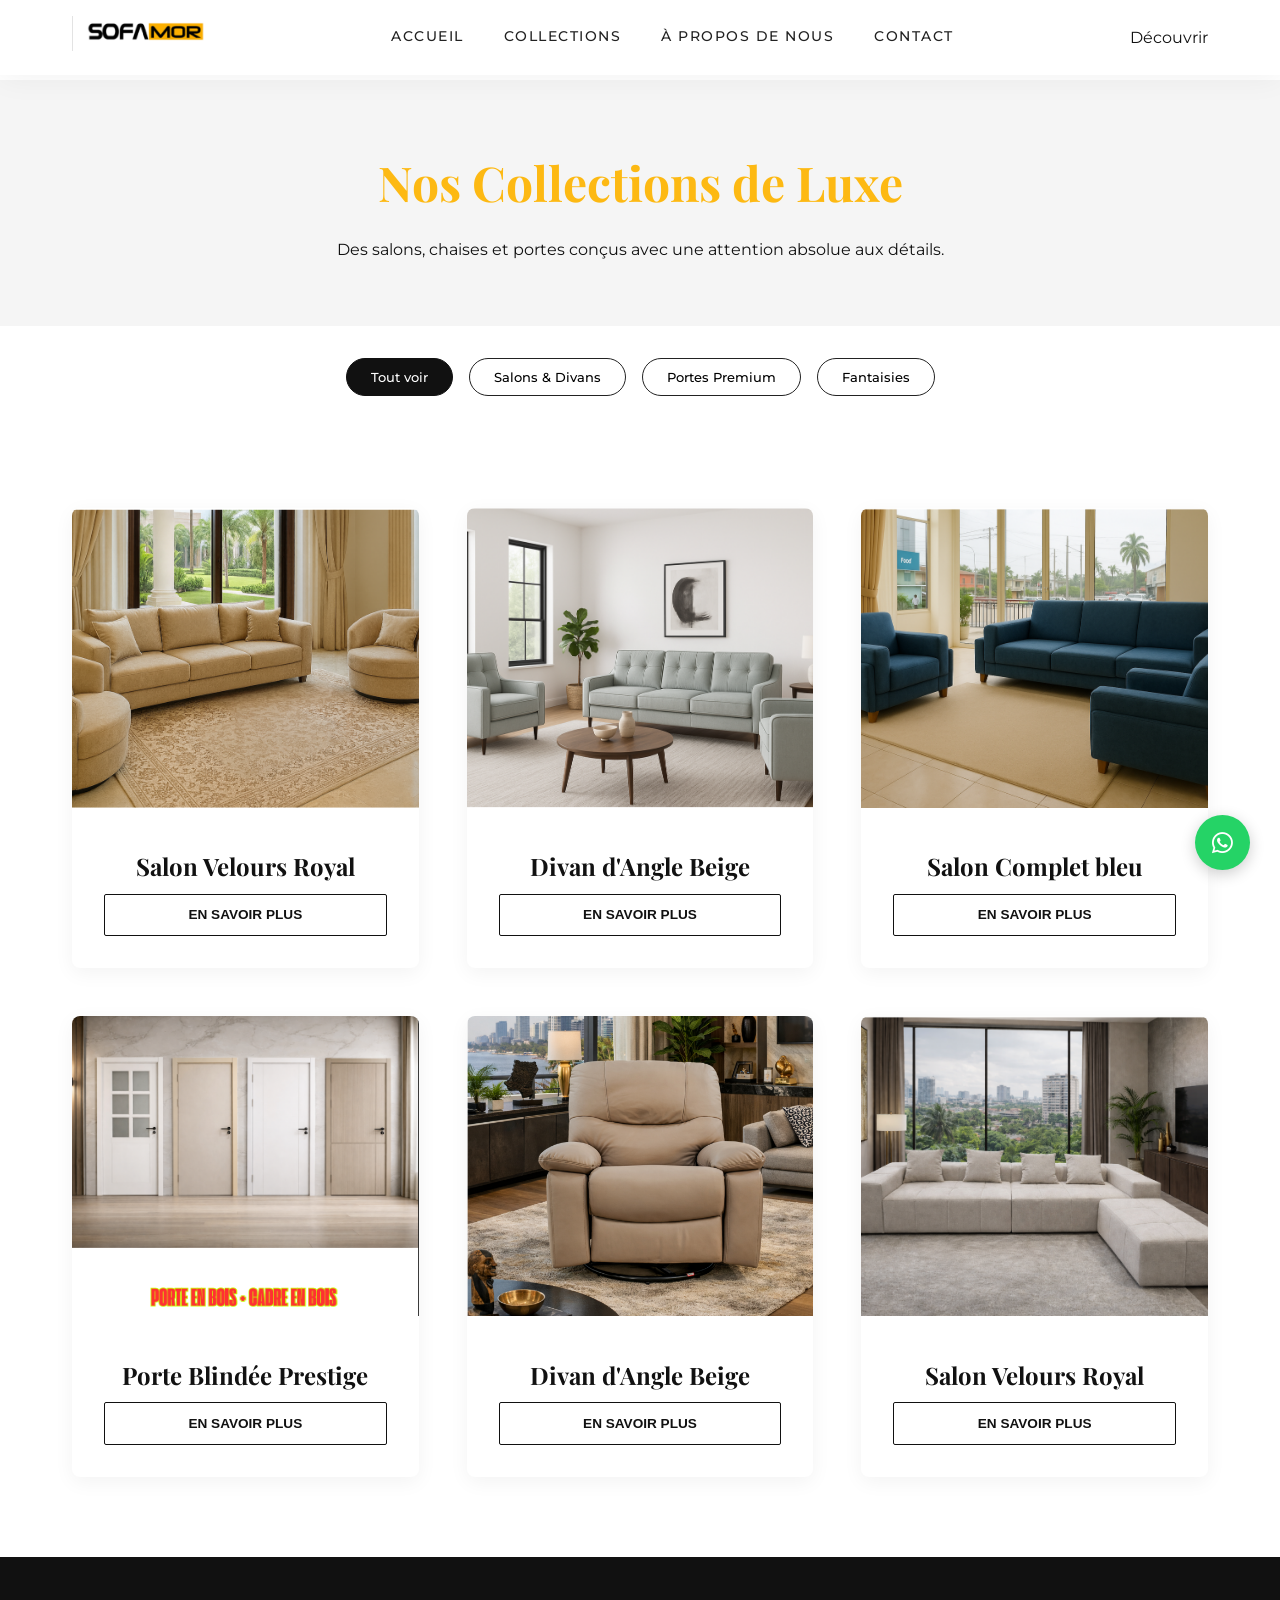
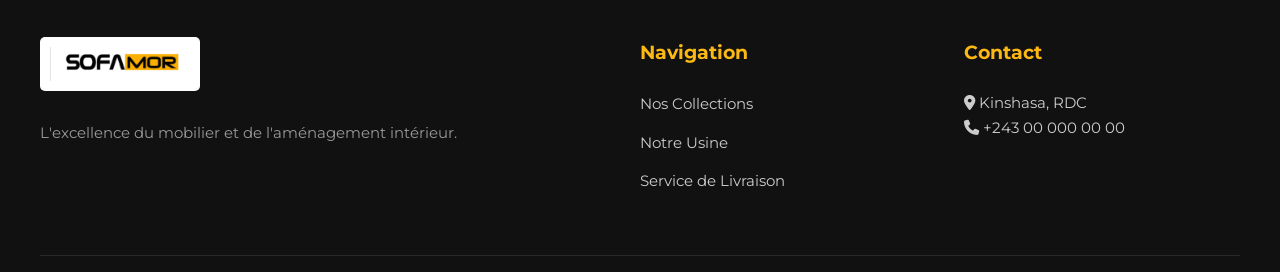
==== catalogue.html @ 19b78df4 "first commit" ====
<!DOCTYPE html>
<html lang="fr">
<head>
    <meta charset="UTF-8">
    <meta name="viewport" content="width=device-width, initial-scale=1.0">
    <title>Nos Collections | FATIMA - SOFAMOR</title>
    
    <!-- Polices & Icônes -->
    <link rel="preconnect" href="https://fonts.googleapis.com">
    <link rel="preconnect" href="https://fonts.gstatic.com" crossorigin>
    <link href="https://fonts.googleapis.com/css2?family=Montserrat:wght@300;400;500;600&family=Playfair+Display:ital,wght@0,400;0,600;1,400&display=swap" rel="stylesheet">
    <link rel="stylesheet" href="https://cdnjs.cloudflare.com/ajax/libs/font-awesome/6.4.0/css/all.min.css">
    
    <!-- Feuilles de style -->
    <link rel="stylesheet" href="css/variables.css">
    <link rel="stylesheet" href="css/base.css">
    <link rel="stylesheet" href="css/layout.css">
    <link rel="stylesheet" href="css/components.css">
</head>
<body>

    <!-- Barre de navigation -->
    <header class="navbar">
        <div class="nav-container">
            <a href="index.html" class="logo">
                <img src="assets/images/logos/Sofamor logo.png" alt="SOFAMOR Logo" height="35">
            </a>
            <div class="menu-toggle" id="mobile-menu">
                <i class="fa-solid fa-bars"></i>
            </div>
            <nav class="nav-links" id="nav-links">
                <a href="index.html">Accueil</a>
                <a href="catalogue.html" class="active">Collections</a>
                <a href="usine.html">À propos de nous</a>
                <a href="contact.html">Contact</a>
            </nav>
            <a href="catalogue.html" class="btn-primary-outline desktop-only">Découvrir</a>
        </div>
    </header>
<!-- En-tête de la page Catalogue -->
    <section class="page-header">
        <h1>Nos Collections de Luxe</h1>
        <p>Des salons, chaises et portes conçus avec une attention absolue aux détails.</p>
    </section>

    <!-- Filtres de Catégories (Les différents niveaux) -->
    <div class="category-filters">
        <button class="filter-btn active" data-filter="tout">Tout voir</button>
        <button class="filter-btn" data-filter="salons">Salons & Divans</button>
        <button class="filter-btn" data-filter="portes">Portes Premium</button>
        <button class="filter-btn" data-filter="fantaisies">Fantaisies</button>
    </div>

    <!-- Grille des produits -->
    <section class="catalogue-section">
        <div class="product-grid">
            
            <!-- Produit 1 : Salon (Catégorie: salons) -->
            <div class="product-card" data-category="salons">
                <div class="product-image">
                    <img src="assets/images/produits/salon royal.png" alt="Salon Velours Gris">
                </div>
                <div class="product-info">
                    <h3>Salon Velours Royal</h3>
                    <button class="btn-outline" onclick="ouvrirDetails('Salon Velours Royal', 'assets/images/produits/salon royal.png', 'Cet ensemble 5 places incarne le summum du luxe et du confort. Conçu avec un velours premium soyeux et résistant, il repose sur une structure robuste et des pieds en acier inoxydable. Idéal pour sublimer votre intérieur moderne. Assemblage méticuleux réalisé à Kinshasa.')">
                        En savoir plus
                    </button>
                </div>
            </div>

            <!-- Produit 2 : Divan (Catégorie: salons) -->
            <div class="product-card" data-category="salons">
                <div class="product-image">
                    <img src="assets/images/produits/salon luxe.png" alt="Divan Beige">
                </div>
                <div class="product-info">
                    <h3>Divan d'Angle Beige</h3>
                    <button class="btn-outline" onclick="ouvrirDetails('Divan d\'Angle Beige', 'assets/images/produits/salon luxe.png', 'Design épuré et ultra-moderne. Ce grand divan d\'angle offre un confort d\'assise exceptionnel grâce à sa mousse haute densité. Parfait pour les grands espaces de vie en entreprise ou à la maison. Tissu antitache d\'importation turque.')">
                        En savoir plus
                    </button>
                </div>
            </div>

            
            <!-- Produit 2 : Divan (Catégorie: salons) -->
            <div class="product-card" data-category="salons">
                <div class="product-image">
                    <img src="assets/images/produits/salon luxe blu.png" alt="Divan Beige">
                </div>
                <div class="product-info">
                    <h3>Salon Complet bleu</h3>
                    <button class="btn-outline" onclick="ouvrirDetails('Un salon confortable', 'assets/images/produits/salon luxe blu.png', 'Design épuré et ultra-moderne. Un joli bijoux pour vos salons grand divan d\'angle offre un confort d\'assise exceptionnel grâce à sa mousse haute densité. Parfait pour les grands espaces de vie en entreprise ou à la maison. Tissu antitache d\'importation turque.')">
                        En savoir plus
                    </button>
                </div>
            </div>
            <!-- Produit 3 : Porte (Exemple - Catégorie: portes) -->
            <div class="product-card" data-category="portes">
                <div class="product-image">
                    <!-- Mets une vraie image de porte ici -->
                    <img src="assets/images/produits/door.png" alt="Porte Blindée" style="background-color: #eee;">
                </div>
                <div class="product-info">
                    <h3>Porte Blindée Prestige</h3>
                    <button class="btn-outline" onclick="ouvrirDetails('Porte Blindée Prestige en bois', 'assets/images/produits/door.png', 'Sécurité maximale et élégance. Nos portes blindées sont dotées de serrures multipoints et finies avec un revêtement en bois précieux. Idéales pour les bureaux de direction et les maisons de standing.')">
                        En savoir plus
                    </button>
                </div>
            </div>
                <!-- Produit 4 : Divan (Catégorie: salons) -->
            <div class="product-card" data-category="salons">
                <div class="product-image">
                    <img src="assets/images/produits/divan beige.png" alt="Divan Beige">
                </div>
                <div class="product-info">
                    <h3>Divan d'Angle Beige</h3>
                    <button class="btn-outline" onclick="ouvrirDetails('Divan une place d\'Angle Beige', 'assets/images/produits/divan beige.png', 'Design épuré et ultra-moderne. Ce grand divan d\'angle offre un confort d\'assise exceptionnel grâce à sa mousse haute densité. Parfait pour les grands espaces de vie en entreprise ou à la maison. Tissu antitache d\'importation turque.')">
                        En savoir plus
                    </button>
                </div>
            </div>
 <!-- Produit 5 : Salon (Catégorie: salons) -->
            <div class="product-card" data-category="salons">
                <div class="product-image">
                    <img src="assets/images/produits/salon basse luxe.png" alt="Salon Velours Gris">
                </div>
                <div class="product-info">
                    <h3>Salon Velours Royal</h3>
                    <button class="btn-outline" onclick="ouvrirDetails('Salon basse luxe', 'assets/images/produits/salon basse luxe.png', 'Cet ensemble 7 places incarne le summum du luxe et du confort. Conçu avec un velours premium soyeux et résistant, il repose sur une structure robuste et des pieds en acier inoxydable. Idéal pour sublimer votre intérieur moderne. Assemblage méticuleux réalisé à Kinshasa.')">
                        En savoir plus
                    </button>
                </div>
            </div>

        </div>
    </section>

   <!-- FENÊTRE MODALE (DÉTAILS PRODUIT) -->
    <div id="productModal" class="modal">
        <div class="modal-content">
            <!-- Bouton "X" en haut à droite -->
            <span class="close-modal" onclick="fermerModal()">&times;</span>
            
            <div class="modal-body">
                <div class="modal-image">
                    <img id="modalImg" src="" alt="Produit">
                </div>
                <div class="modal-details">
                    <h2 id="modalTitle">Titre du produit</h2>
                    <p id="modalDesc">Description complète du produit...</p>
                    
                    <div class="modal-actions">
                        <button class="btn-primary" id="modalOrderBtn" onclick="commanderDepuisModal()">
                            Commander <i class="fa-brands fa-whatsapp"></i>
                        </button>
                        <!-- Nouveau bouton de retour pour mobile -->
                        <button class="btn-outline btn-retour" onclick="fermerModal()">
                            Retour
                        </button>
                    </div>
                </div>
            </div>
        </div>
    </div>

    <!-- Footer -->
    <footer class="footer">
        <div class="footer-container">
            <!-- (Ton code de footer actuel vient ici) -->
            <div class="footer-brand">
                <img src="assets/images/logos/Sofamor logo.png" alt="SOFAMOR Logo" width="160" style="background-color: #ffffff; padding: 10px; border-radius: 5px; margin-bottom: 20px;">
                <p>L'excellence du mobilier et de l'aménagement intérieur.</p>
            </div>
            <div class="footer-links">
                <h3>Navigation</h3>
                <ul>
                    <li><a href="catalogue.html">Nos Collections</a></li>
                    <li><a href="usine.html">Notre Usine</a></li>
                    <li><a href="contact.html">Service de Livraison</a></li>
                </ul>
            </div>
            <div class="footer-contact">
                <h3>Contact</h3>
                <p><i class="fa-solid fa-location-dot"></i> Kinshasa, RDC</p>
                <p><i class="fa-solid fa-phone"></i> +243 00 000 00 00</p>
            </div>
        </div>
    </footer>

    <!-- BOUTONS FLOTTANTS (Chatbot & Scroll) -->
    <div class="floating-actions">
        <!-- Bouton flèche pour remonter (caché au début, apparaît au scroll) -->
        <button id="scrollTopBtn" class="float-btn scroll-top">
            <i class="fa-solid fa-arrow-up"></i>
        </button>
        <!-- Bouton Chatbot WhatsApp -->
        <a href="https://wa.me/243000000000" target="_blank" class="float-btn chat-btn">
            <i class="fa-brands fa-whatsapp"></i>
        </a>
    </div>

    <script>
        // --- 1. GESTION DES FILTRES DE CATÉGORIES ---
        const filterBtns = document.querySelectorAll('.filter-btn');
        const productCards = document.querySelectorAll('.product-card');

        filterBtns.forEach(btn => {
            btn.addEventListener('click', () => {
                // Retire la classe active de tous les boutons
                filterBtns.forEach(b => b.classList.remove('active'));
                // Ajoute la classe active au bouton cliqué
                btn.classList.add('active');

                const filterValue = btn.getAttribute('data-filter');

                productCards.forEach(card => {
                    if (filterValue === 'tout' || card.getAttribute('data-category') === filterValue) {
                        card.classList.remove('hide');
                    } else {
                        card.classList.add('hide');
                    }
                });
            });
        });

        // --- 2. GESTION DE LA FENÊTRE MODALE DÉTAILS ---
        const modal = document.getElementById('productModal');
        const closeBtn = document.querySelector('.close-modal');
        let currentProductName = ""; // Garde en mémoire le nom du produit pour WhatsApp

        function ouvrirDetails(titre, imageSrc, description) {
            document.getElementById('modalTitle').innerText = titre;
            document.getElementById('modalImg').src = imageSrc;
            document.getElementById('modalDesc').innerText = description;
            
            currentProductName = titre; // Sauvegarde le nom
            modal.classList.add('show');
        }

        // Fermer la modale
        closeBtn.addEventListener('click', () => {
            modal.classList.remove('show');
        });

        // Fermer la modale si on clique en dehors du cadre blanc
        window.addEventListener('click', (e) => {
            if (e.target === modal) {
                modal.classList.remove('show');
            }
        });

        // --- 3. COMMANDE WHATSAPP DEPUIS LA MODALE ---
        function commanderDepuisModal() {
            const numero = "243000000000"; // Ton numéro WhatsApp
            const message = `Bonjour FATIMA, je souhaite en savoir plus et commander l'article : ${currentProductName}.`;
            const url = `https://wa.me/${numero}?text=${encodeURIComponent(message)}`;
            window.open(url, '_blank');
        }

        // (Garde le reste de ton JS pour le menu hamburger et le scroll ici si besoin)
    </script>
</body>
</html>
---- css/variables.css ----
:root {
    /* Palette de couleurs SOFAMOR / FATIMA */
    --color-yellow: #FDB913; /* Un jaune doré premium basé sur le logo */
    --color-yellow-hover: #e0a30b;
    --color-black: #111111;
    --color-dark-gray: #222222;
    --color-white: #FFFFFF;
    --color-light-gray: #F5F5F5;

    /* Typographie */
    --font-heading: 'Playfair Display', serif;
    --font-body: 'Montserrat', sans-serif;

    /* Espacements et Tailles */
    --transition-speed: 0.3s;
    --container-width: 1200px;
}
---- css/base.css ----
* {
    margin: 0;
    padding: 0;
    box-sizing: border-box; /* Crucial pour que les boutons ne débordent pas */
}

html, body {
    overflow-x: hidden; /* Empêche l'écran de glisser sur les côtés */
    width: 100%;
    scroll-behavior: smooth;
    font-family: var(--font-body);
    color: var(--color-black);
    background-color: var(--color-white);
    line-height: 1.6;
}

a {
    text-decoration: none;
    color: inherit;
    transition: color var(--transition-speed) ease;
}

ul {
    list-style: none;
}
---- css/layout.css ----
/* --- NAVBAR FIXE --- */
.navbar {
    position: fixed;
    top: 0;
    left: 0;
    width: 100%;
    background: rgba(255, 255, 255, 0.98);
    backdrop-filter: blur(10px);
    z-index: 1000;
    box-shadow: 0 4px 30px rgba(0, 0, 0, 0.05);
}

.nav-container {
    max-width: var(--container-width);
    margin: 0 auto;
    padding: 1rem 2rem;
    display: flex;
    justify-content: space-between;
    align-items: center;
}

.menu-toggle {
    display: none;
    font-size: 1.5rem;
    cursor: pointer;
    color: var(--color-black);
}

.nav-links {
    display: flex;
    gap: 2.5rem;
}

.nav-links a {
    font-weight: 500;
    font-size: 0.85rem;
    text-transform: uppercase;
    letter-spacing: 1.5px;
    color: var(--color-dark-gray);
    position: relative;
}

/* --- HERO SECTION --- */
.hero {
    position: relative;
    height: 100vh;
    display: flex;
    align-items: center;
    justify-content: center;
    background-color: #f4f4f4; /* Couleur de fond si l'image charge mal */
    background-image: url('../assets/images/produits/sofa-img-4.png'); 
    background-size: cover;
    background-position: center;
    text-align: center;
    color: var(--color-white);
    padding-top: 80px;
}

.hero-overlay {
    position: absolute;
    top: 0; left: 0; width: 100%; height: 100%;
    background: linear-gradient(to bottom, rgba(0,0,0,0.5), rgba(0,0,0,0.2)); 
    z-index: 1;
}

.hero-content {
    position: relative;
    z-index: 2;
    max-width: 900px;
    padding: 0 2rem;
}

/* --- FOOTER ÉPURÉ --- */
.footer {
    background-color: var(--color-black);
    color: var(--color-white);
    padding: 5rem 2rem 1rem 2rem;
}

.footer-container {
    max-width: var(--container-width);
    margin: 0 auto;
    display: grid;
    grid-template-columns: 2fr 1fr 1fr;
    gap: 3rem;
    border-bottom: 1px solid rgba(255, 255, 255, 0.1);
    padding-bottom: 3rem;
}

.footer-brand p { color: #999; font-size: 0.95rem; line-height: 1.8; }
.footer h3 { color: var(--color-yellow); font-size: 1.2rem; margin-bottom: 1.5rem; }
.footer-links ul li { margin-bottom: 0.8rem; }
.footer-links a, .footer-contact p { color: #ccc; font-size: 0.95rem; }
.footer-links a:hover { color: var(--color-yellow); }

/* --- RESPONSIVE MOBILE --- */
@media screen and (max-width: 768px) {
    .desktop-only { display: none !important; }
    .menu-toggle { display: block; }
    
    /* Le menu mobile caché par défaut */
    .nav-links {
        position: absolute;
        top: 100%;
        left: -100%; 
        flex-direction: column;
        background-color: var(--color-white);
        width: 100%;
        text-align: center;
        padding: 2rem 0;
        transition: 0.4s ease-in-out;
        box-shadow: 0 10px 15px rgba(0,0,0,0.05);
    }
    
    /* Quand le menu est activé via Javascript */
    .nav-links.active { left: 0; }
    
    .footer-container { grid-template-columns: 1fr; gap: 2rem; }
}
---- css/components.css ----
/* --- BOUTONS --- */
.btn-primary {
    display: inline-flex;
    align-items: center;
    justify-content: center;
    gap: 12px; /* Espace entre le texte et la flèche */
    background-color: var(--color-yellow);
    color: var(--color-black);
    padding: 1.2rem 3rem;
    font-family: var(--font-body);
    font-weight: 600;
    font-size: 1rem;
    text-transform: uppercase;
    letter-spacing: 1.5px;
    border-radius: 2px; /* Presque carré, très design */
    border: 1px solid var(--color-yellow);
    cursor: pointer;
    transition: all 0.4s ease;
    position: relative;
    overflow: hidden;
    z-index: 1;
}

/* Effet de balayage noir (sweep) au survol */
.btn-primary::before {
    content: '';
    position: absolute;
    top: 0; left: 0;
    width: 0%; height: 100%;
    background-color: var(--color-black);
    transition: all 0.4s ease;
    z-index: -1;
}

.btn-primary:hover {
    color: var(--color-yellow);
    border: 1px solid var(--color-black);
}

.btn-primary:hover::before {
    width: 100%;
}
.btn-primary:hover {
    background-color: #e0a30b; /* Jaune un peu plus foncé */
    transform: translateY(-2px); /* Petit effet de soulèvement au survol */
}

.btn-whatsapp {
    display: inline-flex;
    align-items: center;
    gap: 10px;
    background: transparent;
    border: 2px solid var(--color-white);
    color: var(--color-white);
    padding: 1rem 2.5rem;
    font-weight: 600;
    font-size: 1rem;
    text-transform: uppercase;
    cursor: pointer;
    border-radius: 4px;
    transition: all var(--transition-speed);
}

.btn-whatsapp:hover {
    background: var(--color-white);
    color: var(--color-black);
}

/* --- LOGO DU FOOTER (La correction est ici) --- */
.footer-logo {
    width: 150px; /* Force la largeur pour ne pas être géant */
    height: auto;
    background-color: var(--color-white); /* Fond blanc pour que le texte noir du logo soit visible */
    padding: 10px;
    border-radius: 5px;
    margin-bottom: 1.5rem;
}

/* --- EN-TÊTE DE PAGE (ex: Catalogue, Usine) --- */
.page-header {
    margin-top: 80px; /* Compense la navbar */
    padding: 4rem 2rem;
    text-align: center;
    background-color: var(--color-light-gray);
    color: var(--color-black);
}

.page-header h1 {
    font-family: var(--font-heading);
    font-size: 3rem;
    color: var(--color-yellow);
    margin-bottom: 1rem;
}

/* --- GRILLE DES PRODUITS --- */
.catalogue-section {
    padding: 5rem 2rem;
    max-width: var(--container-width);
    margin: 0 auto;
}

.product-grid {
    display: grid;
    grid-template-columns: repeat(auto-fit, minmax(300px, 1fr));
    gap: 3rem;
}

.product-card {
    background: var(--color-white);
    border-radius: 8px;
    overflow: hidden;
    box-shadow: 0 5px 20px rgba(0,0,0,0.05);
    transition: transform 0.3s ease, box-shadow 0.3s ease;
}

.product-card:hover {
    transform: translateY(-10px);
    box-shadow: 0 15px 30px rgba(0,0,0,0.1);
}

.product-image img {
    width: 100%;
    height: 300px;
    object-fit: cover;
    transition: transform 0.5s ease;
}

.product-card:hover .product-image img {
    transform: scale(1.05); /* Zoom léger sur l'image au survol */
}

.product-info {
    padding: 2rem;
    text-align: center;
}

.product-info h3 {
    font-family: var(--font-heading);
    font-size: 1.5rem;
    margin-bottom: 0.5rem;
}

.product-desc {
    color: #666;
    font-size: 0.9rem;
    margin-bottom: 1.5rem;
}

.btn-order {
    background-color: var(--color-black);
    color: var(--color-white);
    border: none;
    padding: 0.8rem 2rem;
    text-transform: uppercase;
    font-weight: 600;
    font-size: 0.85rem;
    border-radius: 50px;
    cursor: pointer;
    transition: background-color 0.3s;
}

.btn-order:hover {
    background-color: var(--color-yellow);
    color: var(--color-black);
}

/* --- BOUTONS FLOTTANTS (CHAT & SCROLL) --- */
.floating-actions {
    position: fixed;
    bottom: 30px;
    right: 30px;
    display: flex;
    flex-direction: column;
    gap: 15px;
    z-index: 999;
}

.float-btn {
    width: 55px;
    height: 55px;
    border-radius: 50%;
    display: flex;
    justify-content: center;
    align-items: center;
    font-size: 1.5rem;
    color: var(--color-white);
    text-decoration: none;
    box-shadow: 0 4px 15px rgba(0,0,0,0.2);
    transition: all 0.3s ease;
    cursor: pointer;
    border: none;
}

/* Bouton Scroll-to-top */
.scroll-top {
    background-color: var(--color-black);
    opacity: 0;
    visibility: hidden;
    transform: translateY(20px);
}

.scroll-top.show {
    opacity: 1;
    visibility: visible;
    transform: translateY(0);
}

.scroll-top:hover {
    background-color: var(--color-yellow);
    color: var(--color-black);
}

/* Bouton Chat WhatsApp */
.chat-btn {
    background-color: #25D366; /* Vert officiel WhatsApp */
}

.chat-btn:hover {
    transform: scale(1.1);
    box-shadow: 0 6px 20px rgba(37, 211, 102, 0.4);
}

/* --- FILTRES DE CATÉGORIES --- */
.category-filters {
    display: flex;
    justify-content: center;
    gap: 1rem;
    padding: 2rem;
    flex-wrap: wrap;
    background-color: var(--color-white);
}

.filter-btn {
    background: transparent;
    border: 1px solid var(--color-dark-gray);
    padding: 0.6rem 1.5rem;
    border-radius: 50px;
    font-family: var(--font-body);
    font-weight: 500;
    cursor: pointer;
    transition: all 0.3s ease;
}

.filter-btn:hover, .filter-btn.active {
    background: var(--color-black);
    color: var(--color-white);
    border-color: var(--color-black);
}

/* --- BOUTON "EN SAVOIR PLUS" --- */
.btn-outline {
    background: transparent;
    border: 1px solid var(--color-black);
    color: var(--color-black);
    padding: 0.8rem 2rem;
    text-transform: uppercase;
    font-weight: 600;
    font-size: 0.85rem;
    border-radius: 2px;
    cursor: pointer;
    transition: all 0.3s ease;
    width: 100%;
}

.btn-outline:hover {
    background: var(--color-black);
    color: var(--color-yellow);
}

/* --- FENÊTRE MODALE (DÉTAILS PRODUIT) --- */
.modal {
    display: none;
    position: fixed;
    z-index: 2000;
    left: 0; top: 0;
    width: 100%; height: 100%;
    background-color: rgba(0, 0, 0, 0.8);
    backdrop-filter: blur(5px);
    opacity: 0;
    transition: opacity 0.3s ease;
}

.modal.show {
    display: flex;
    justify-content: center;
    align-items: center;
    opacity: 1;
}

.modal-content {
    background-color: var(--color-white);
    width: 95%; /* Plus large sur mobile */
    max-width: 900px;
    max-height: 90vh; /* Ne dépasse jamais 90% de la hauteur de l'écran */
    overflow-y: auto; /* PERMET LE DÉFILEMENT INTÉRIEUR */
    border-radius: 5px;
    position: relative;
    box-shadow: 0 10px 40px rgba(0,0,0,0.5);
    transform: scale(0.9);
    transition: transform 0.3s ease;
}

.modal.show .modal-content {
    transform: scale(1);
}

/* Bouton X flottant et bien visible */
.close-modal {
    position: absolute;
    top: 15px;
    right: 15px;
    background-color: var(--color-white);
    color: var(--color-black);
    width: 35px; height: 35px;
    border-radius: 50%;
    display: flex;
    align-items: center;
    justify-content: center;
    font-size: 1.5rem;
    font-weight: bold;
    cursor: pointer;
    z-index: 10;
    box-shadow: 0 2px 10px rgba(0,0,0,0.1);
}

.close-modal:hover {
    color: var(--color-yellow);
}

.modal-body {
    display: flex;
    flex-wrap: wrap;
}

.modal-image {
    flex: 1 1 300px;
}

.modal-image img {
    width: 100%;
    height: 100%;
    object-fit: cover;
}

.modal-details {
    flex: 1 1 300px;
    padding: 3rem;
    display: flex;
    flex-direction: column;
    justify-content: center;
}

.modal-details h2 {
    font-family: var(--font-heading);
    font-size: 2rem;
    margin-bottom: 1rem;
    color: var(--color-black);
}

.modal-details p {
    font-size: 1rem;
    line-height: 1.6;
    color: #444;
    margin-bottom: 2rem;
}

.modal-actions {
    display: flex;
    flex-direction: column;
    gap: 15px; /* Espace entre commander et retour */
}

/* Cache les produits non sélectionnés par les filtres */
.product-card.hide {
    display: none;
}

/* --- ADAPTATION STRICTE POUR MOBILE (SMARTPHONES) --- */
@media screen and (max-width: 768px) {
    .modal-body {
        flex-direction: column; /* L'image passe au-dessus, le texte en dessous */
    }
    
    .modal-image {
        height: 250px; /* Limite la hauteur de l'image pour voir le texte directement */
    }
    
    .modal-details {
        padding: 1.5rem; /* Réduit l'espace vide sur petit écran */
    }
    
    .modal-details h2 {
        font-size: 1.5rem;
    }
}

/* --- SECTION HISTOIRE (SPLIT LAYOUT) --- */
.about-split {
    display: flex;
    flex-wrap: wrap;
    max-width: var(--container-width);
    margin: 5rem auto;
    background-color: var(--color-white);
    box-shadow: 0 10px 30px rgba(0,0,0,0.05);
    border-radius: 8px;
    overflow: hidden;
}

.about-text {
    flex: 1 1 400px;
    padding: 4rem;
    display: flex;
    flex-direction: column;
    justify-content: center;
}

.about-text h2 {
    font-family: var(--font-heading);
    font-size: 2.2rem;
    color: var(--color-yellow);
    margin-bottom: 1.5rem;
}

.about-text p {
    font-size: 1.05rem;
    line-height: 1.8;
    color: #444;
    margin-bottom: 1.5rem;
}

.about-image {
    flex: 1 1 400px;
}

.about-image img {
    width: 100%;
    height: 100%;
    object-fit: cover;
    min-height: 400px;
}

/* --- SECTION GALERIE USINE --- */
.factory-gallery {
    padding: 5rem 2rem;
    background-color: var(--color-light-gray);
    text-align: center;
}

.section-title h2 {
    font-family: var(--font-heading);
    font-size: 2.5rem;
    margin-bottom: 0.5rem;
}

.section-title p {
    color: #666;
    margin-bottom: 3rem;
}

.gallery-grid {
    display: grid;
    grid-template-columns: repeat(auto-fit, minmax(300px, 1fr));
    gap: 1.5rem;
    max-width: var(--container-width);
    margin: 0 auto;
}

.gallery-grid img {
    width: 100%;
    height: 350px;
    object-fit: cover;
    border-radius: 5px;
    box-shadow: 0 5px 15px rgba(0,0,0,0.1);
    transition: transform 0.4s ease;
}

.gallery-grid img:hover {
    transform: scale(1.03);
}

/* --- SECTION LOGISTIQUE --- */
.logistics-section {
    display: flex;
    flex-wrap: wrap-reverse; /* Sur mobile, l'image passe au-dessus */
    max-width: var(--container-width);
    margin: 5rem auto;
    gap: 3rem;
    padding: 0 2rem;
    align-items: center;
}

.logistics-content {
    flex: 1 1 400px;
}

.logistics-content h2 {
    font-family: var(--font-heading);
    font-size: 2.2rem;
    margin-bottom: 1.5rem;
}

.logistics-content p {
    line-height: 1.8;
    margin-bottom: 2rem;
    color: #555;
}

.logistics-image {
    flex: 1 1 400px;
}

.logistics-image img {
    width: 100%;
    border-radius: 8px;
    box-shadow: 0 10px 30px rgba(0,0,0,0.1);
}

/* Ajustements pour petits écrans */
@media screen and (max-width: 768px) {
    .about-text {
        padding: 2rem;
    }
}

/* --- SECTION CONTACT (GRILLE) --- */
.contact-section {
    display: grid;
    grid-template-columns: 1fr 1.5fr; /* Le formulaire prend un peu plus de place */
    gap: 4rem;
    max-width: var(--container-width);
    margin: 5rem auto;
    padding: 0 2rem;
}

/* --- BLOC INFORMATIONS GAUCHE --- */
.contact-info-block h2 {
    font-family: var(--font-heading);
    font-size: 2.5rem;
    color: var(--color-black);
    margin-bottom: 1rem;
}

.contact-info-block > p {
    color: #555;
    line-height: 1.6;
    margin-bottom: 3rem;
}

.info-item {
    display: flex;
    align-items: flex-start;
    gap: 1.5rem;
    margin-bottom: 2rem;
}

.info-item i {
    font-size: 1.5rem;
    color: var(--color-yellow);
    background-color: var(--color-light-gray);
    width: 50px;
    height: 50px;
    display: flex;
    align-items: center;
    justify-content: center;
    border-radius: 50%;
}

.info-item h4 {
    font-family: var(--font-body);
    font-size: 1.1rem;
    margin-bottom: 0.3rem;
}

.info-item p {
    color: #666;
}

.whatsapp-direct {
    margin-top: 3rem;
    padding-top: 2rem;
    border-top: 1px solid #eee;
}

.whatsapp-direct p {
    font-weight: 600;
    margin-bottom: 1rem;
}

.btn-whatsapp-dark {
    display: inline-flex;
    align-items: center;
    gap: 10px;
    background-color: var(--color-black);
    color: var(--color-white);
    padding: 1rem 2rem;
    font-weight: 600;
    border-radius: 4px;
    transition: all 0.3s ease;
}

.btn-whatsapp-dark:hover {
    background-color: #25D366; /* Vert WhatsApp au survol */
    color: white;
}

/* --- BLOC FORMULAIRE PREMIUM --- */
.contact-form-block {
    background-color: var(--color-white);
    padding: 3rem;
    border-radius: 8px;
    box-shadow: 0 10px 40px rgba(0,0,0,0.06);
}

.premium-form .form-row {
    display: grid;
    grid-template-columns: 1fr 1fr;
    gap: 1.5rem;
}

.input-group {
    margin-bottom: 1.5rem;
    display: flex;
    flex-direction: column;
}

.input-group label {
    font-size: 0.85rem;
    font-weight: 600;
    text-transform: uppercase;
    letter-spacing: 1px;
    color: var(--color-dark-gray);
    margin-bottom: 0.5rem;
}

/* Style des champs de texte très épuré (Ligne en bas seulement) */
.premium-form input,
.premium-form select,
.premium-form textarea {
    font-family: var(--font-body);
    font-size: 1rem;
    padding: 10px 0;
    border: none;
    border-bottom: 1px solid #ccc;
    background-color: transparent;
    color: var(--color-black);
    transition: border-color 0.3s ease;
    outline: none; /* Enlève la bordure bleue de base du navigateur */
}

/* Animation luxueuse quand on clique dans le champ */
.premium-form input:focus,
.premium-form select:focus,
.premium-form textarea:focus {
    border-bottom: 2px solid var(--color-yellow);
}

.premium-form textarea {
    resize: vertical;
}

/* --- SECTION CARTE --- */
.map-container {
    width: 100%;
    margin-top: 2rem;
    line-height: 0; /* Enlève l'espace blanc sous la carte */
}

/* --- RESPONSIVE --- */
@media screen and (max-width: 900px) {
    .contact-section {
        grid-template-columns: 1fr; /* Empile les infos et le formulaire sur mobile */
        gap: 2rem;
    }
    
    .premium-form .form-row {
        grid-template-columns: 1fr; /* Les champs nom et tel l'un sous l'autre */
    }
    
    .contact-form-block {
        padding: 2rem;
    }
}

/* --- BARRE DE DÉFILEMENT SUR MESURE (Détail Premium) --- */
::-webkit-scrollbar {
    width: 8px;
}
::-webkit-scrollbar-track {
    background: var(--color-light-gray); 
}
::-webkit-scrollbar-thumb {
    background: var(--color-black); 
    border-radius: 10px;
}
::-webkit-scrollbar-thumb:hover {
    background: var(--color-yellow); 
}
/* --- BOUTON FLOTTANT IA (Tête de Robot & Fond Jaune) --- */
.ai-btn {
    background-color: var(--color-yellow); /* Le fond devient jaune */
    color: var(--color-black); /* La tête du robot en noir */
    position: fixed;
    bottom: 95px; 
    right: 30px;
    z-index: 999;
    font-size: 1.6rem; /* On agrandit un peu la tête du robot */
    animation: pulse-ai 2s infinite; 
    border: 2px solid var(--color-yellow);
}

/* L'animation de respiration reste sur les tons jaunes */
@keyframes pulse-ai {
    0% { box-shadow: 0 0 0 0 rgba(253, 185, 19, 0.7); }
    70% { box-shadow: 0 0 0 15px rgba(253, 185, 19, 0); }
    100% { box-shadow: 0 0 0 0 rgba(253, 185, 19, 0); }
}

/* Au survol, le bouton s'inverse élégamment */
.ai-btn:hover {
    background-color: var(--color-black);
    color: var(--color-yellow);
    border: 2px solid var(--color-black);
    animation: none;
    transform: scale(1.1);
}

/* --- FENÊTRE DU CHATBOT --- */
.chatbot-window {
    position: fixed;
    bottom: 90px;
    right: 90px;
    width: 320px;
    background-color: var(--color-white);
    border-radius: 10px;
    box-shadow: 0 10px 40px rgba(0,0,0,0.15);
    display: flex;
    flex-direction: column;
    overflow: hidden;
    z-index: 1000;
    
    /* Animation d'apparition */
    opacity: 0;
    visibility: hidden;
    transform: translateY(20px) scale(0.9);
    transition: all 0.3s cubic-bezier(0.4, 0, 0.2, 1);
}

.chatbot-window.show {
    opacity: 1;
    visibility: visible;
    transform: translateY(0) scale(1);
}

.chatbot-header {
    background-color: var(--color-black);
    color: var(--color-yellow);
    padding: 15px;
    display: flex;
    justify-content: space-between;
    align-items: center;
    font-weight: 600;
    font-family: var(--font-heading);
}

.chatbot-header button {
    background: none;
    border: none;
    color: var(--color-white);
    font-size: 1.5rem;
    cursor: pointer;
    transition: color 0.3s;
}

.chatbot-header button:hover {
    color: var(--color-yellow);
}

.chatbot-body {
    padding: 15px;
    height: 250px;
    overflow-y: auto;
    display: flex;
    flex-direction: column;
    gap: 10px;
    background-color: #f9f9f9;
}

.message {
    padding: 10px 15px;
    border-radius: 15px;
    font-size: 0.9rem;
    max-width: 85%;
    line-height: 1.4;
}

.ai-msg {
    background-color: var(--color-white);
    border: 1px solid #eee;
    align-self: flex-start;
    border-bottom-left-radius: 2px;
}

.user-msg {
    background-color: var(--color-yellow);
    color: var(--color-black);
    align-self: flex-end;
    border-bottom-right-radius: 2px;
}

.chatbot-suggestions {
    padding: 10px;
    background-color: var(--color-white);
    border-top: 1px solid #eee;
    display: flex;
    flex-wrap: wrap;
    gap: 5px;
}

.chatbot-suggestions button {
    background: transparent;
    border: 1px solid var(--color-black);
    color: var(--color-black);
    padding: 5px 10px;
    border-radius: 50px;
    font-size: 0.8rem;
    cursor: pointer;
    transition: all 0.2s;
}

.chatbot-suggestions button:hover {
    background: var(--color-black);
    color: var(--color-yellow);
}
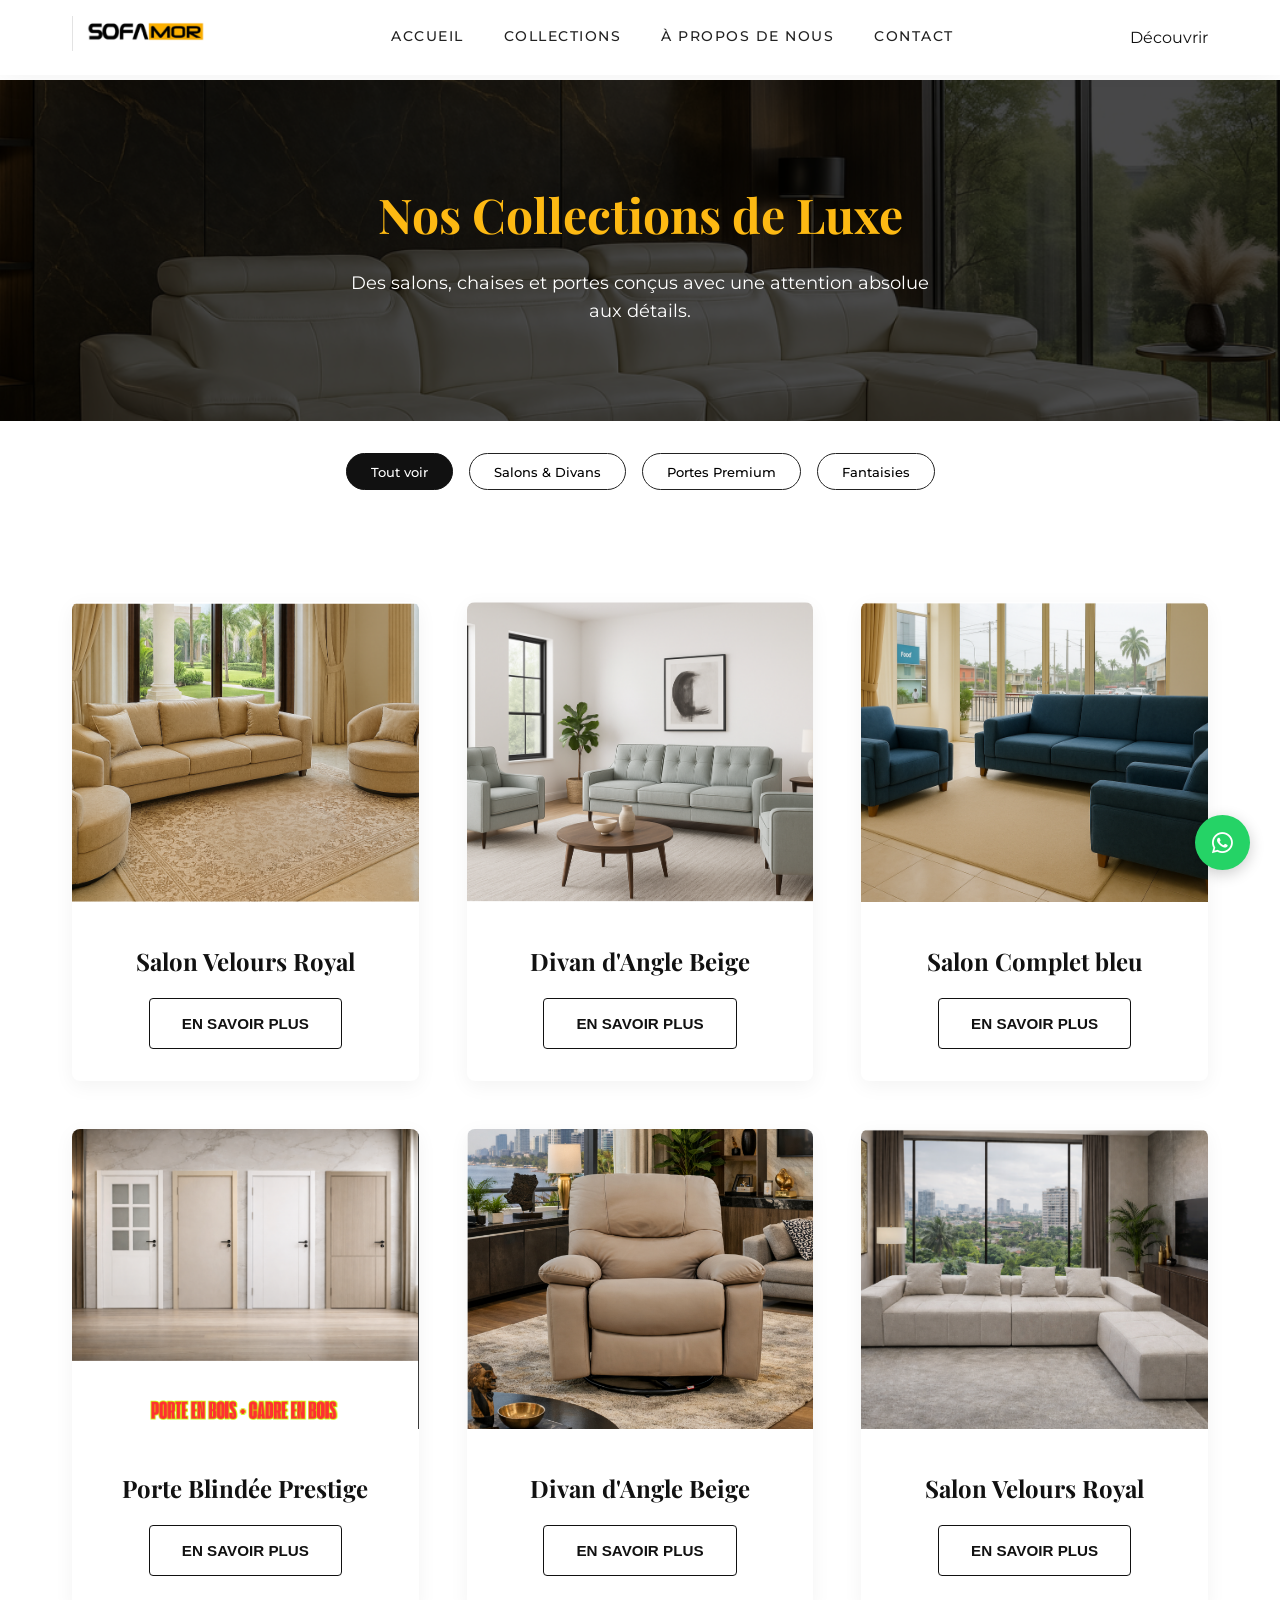
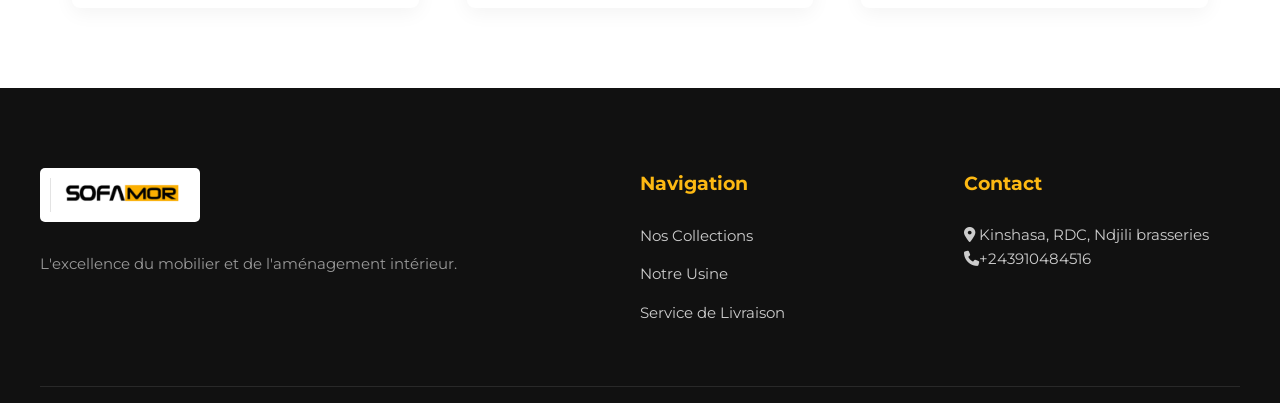
==== commit 1993571b: "Mise à jour du numéro, correction menu catalogue et boutons mobile" ====
--- a/catalogue.html
+++ b/catalogue.html
@@ -38,7 +38,8 @@
         </div>
     </header>
 <!-- En-tête de la page Catalogue -->
-    <section class="page-header">
+    <!-- J'utilise ici "Sofa 13.jpg" comme fond, tu peux changer le nom -->
+    <section class="page-header" style="background-image: url('assets/images/produits/SOFA\ 33.png');">
         <h1>Nos Collections de Luxe</h1>
         <p>Des salons, chaises et portes conçus avec une attention absolue aux détails.</p>
     </section>
@@ -181,8 +182,8 @@
             </div>
             <div class="footer-contact">
                 <h3>Contact</h3>
-                <p><i class="fa-solid fa-location-dot"></i> Kinshasa, RDC</p>
-                <p><i class="fa-solid fa-phone"></i> +243 00 000 00 00</p>
+                <p><i class="fa-solid fa-location-dot"></i> Kinshasa, RDC, Ndjili brasseries</p>
+                <p><i class="fa-solid fa-phone"></i>+243910484516</p>
             </div>
         </div>
     </footer>
@@ -194,23 +195,38 @@
             <i class="fa-solid fa-arrow-up"></i>
         </button>
         <!-- Bouton Chatbot WhatsApp -->
-        <a href="https://wa.me/243000000000" target="_blank" class="float-btn chat-btn">
+        <a href="https://wa.me/+243910484516" target="_blank" class="float-btn chat-btn">
             <i class="fa-brands fa-whatsapp"></i>
         </a>
     </div>
 
-    <script>
-        // --- 1. GESTION DES FILTRES DE CATÉGORIES ---
+  <script>
+        // --- 1. MENU MOBILE (Correction) ---
+        const menuToggle = document.getElementById('mobile-menu');
+        const navLinks = document.getElementById('nav-links');
+        const icon = menuToggle ? menuToggle.querySelector('i') : null;
+
+        if (menuToggle && navLinks) {
+            menuToggle.addEventListener('click', () => {
+                navLinks.classList.toggle('active');
+                if (navLinks.classList.contains('active')) {
+                    icon.classList.remove('fa-bars');
+                    icon.classList.add('fa-xmark');
+                } else {
+                    icon.classList.remove('fa-xmark');
+                    icon.classList.add('fa-bars');
+                }
+            });
+        }
+
+        // --- 2. FILTRES DE CATÉGORIES ---
         const filterBtns = document.querySelectorAll('.filter-btn');
         const productCards = document.querySelectorAll('.product-card');
 
         filterBtns.forEach(btn => {
             btn.addEventListener('click', () => {
-                // Retire la classe active de tous les boutons
                 filterBtns.forEach(b => b.classList.remove('active'));
-                // Ajoute la classe active au bouton cliqué
                 btn.classList.add('active');
-
                 const filterValue = btn.getAttribute('data-filter');
 
                 productCards.forEach(card => {
@@ -223,41 +239,37 @@
             });
         });
 
-        // --- 2. GESTION DE LA FENÊTRE MODALE DÉTAILS ---
+        // --- 3. FENÊTRE MODALE ---
         const modal = document.getElementById('productModal');
-        const closeBtn = document.querySelector('.close-modal');
-        let currentProductName = ""; // Garde en mémoire le nom du produit pour WhatsApp
+        let currentProductName = ""; 
 
         function ouvrirDetails(titre, imageSrc, description) {
             document.getElementById('modalTitle').innerText = titre;
             document.getElementById('modalImg').src = imageSrc;
             document.getElementById('modalDesc').innerText = description;
             
-            currentProductName = titre; // Sauvegarde le nom
+            currentProductName = titre; 
             modal.classList.add('show');
         }
 
-        // Fermer la modale
-        closeBtn.addEventListener('click', () => {
-            modal.classList.remove('show');
-        });
-
-        // Fermer la modale si on clique en dehors du cadre blanc
+        function fermerModal() {
+            if(modal) modal.classList.remove('show');
+        }
+
         window.addEventListener('click', (e) => {
             if (e.target === modal) {
-                modal.classList.remove('show');
+                fermerModal();
             }
         });
 
-        // --- 3. COMMANDE WHATSAPP DEPUIS LA MODALE ---
+        // --- 4. COMMANDE WHATSAPP ---
         function commanderDepuisModal() {
-            const numero = "243000000000"; // Ton numéro WhatsApp
+            // Assure-toi que ton vrai numéro est bien ici
+            const numero = "+243910484516"; 
             const message = `Bonjour FATIMA, je souhaite en savoir plus et commander l'article : ${currentProductName}.`;
             const url = `https://wa.me/${numero}?text=${encodeURIComponent(message)}`;
             window.open(url, '_blank');
         }
-
-        // (Garde le reste de ton JS pour le menu hamburger et le scroll ici si besoin)
     </script>
 </body>
 </html>
--- a/css/components.css
+++ b/css/components.css
@@ -76,13 +76,32 @@
     margin-bottom: 1.5rem;
 }
 
-/* --- EN-TÊTE DE PAGE (ex: Catalogue, Usine) --- */
+/* --- EN-TÊTE DE PAGE AVEC IMAGE DE FOND --- */
 .page-header {
-    margin-top: 80px; /* Compense la navbar */
-    padding: 4rem 2rem;
+    margin-top: 80px; 
+    padding: 6rem 2rem; /* Plus grand pour bien voir l'image */
     text-align: center;
-    background-color: var(--color-light-gray);
-    color: var(--color-black);
+    position: relative;
+    background-color: var(--color-black); /* Couleur de secours */
+    background-size: cover;
+    background-position: center;
+    background-repeat: no-repeat;
+    color: var(--color-white);
+}
+
+/* Le filtre sombre pour faire ressortir le texte jaune */
+.page-header::before {
+    content: '';
+    position: absolute;
+    top: 0; left: 0;
+    width: 100%; height: 100%;
+    background: rgba(0, 0, 0, 0.7); /* Filtre noir transparent */
+    z-index: 1;
+}
+
+.page-header h1, .page-header p {
+    position: relative;
+    z-index: 2; /* Met le texte au-dessus du filtre */
 }
 
 .page-header h1 {
@@ -92,6 +111,12 @@
     margin-bottom: 1rem;
 }
 
+.page-header p {
+    color: var(--color-white);
+    font-size: 1.1rem;
+    max-width: 600px;
+    margin: 0 auto;
+}
 /* --- GRILLE DES PRODUITS --- */
 .catalogue-section {
     padding: 5rem 2rem;
@@ -392,8 +417,18 @@
     .modal-details h2 {
         font-size: 1.5rem;
     }
-}
-
+} 
+/* --- BOUTONS MOBILES (Taille Normale) --- */
+    .btn-outline, .btn-primary {
+        width: auto; /* Annule le 100% de largeur */
+        display: inline-flex; /* Les garde alignés proprement */
+        padding: 1rem 2rem;
+        font-size: 0.95rem;
+        justify-content: center;
+        align-items: center;
+        border-radius: 4px;
+        margin-top: 10px;
+    }
 /* --- SECTION HISTOIRE (SPLIT LAYOUT) --- */
 .about-split {
     display: flex;
@@ -830,4 +865,19 @@
 .chatbot-suggestions button:hover {
     background: var(--color-black);
     color: var(--color-yellow);
+}
+/* --- RESPONSIVE CHATBOT MOBILE --- */
+@media screen and (max-width: 768px) {
+    .chatbot-window {
+        right: 0;
+        left: 0;
+        margin: 0 auto; /* Centre parfaitement la boîte horizontalement */
+        width: 92%; /* Prend presque toute la largeur de l'écran */
+        bottom: 85px; /* Laisse de l'espace pour le bouton flottant */
+    }
+    
+    .ai-btn {
+        bottom: 20px; /* Repositionne le bouton un peu plus bas sur mobile */
+        right: 20px;
+    }
 }
